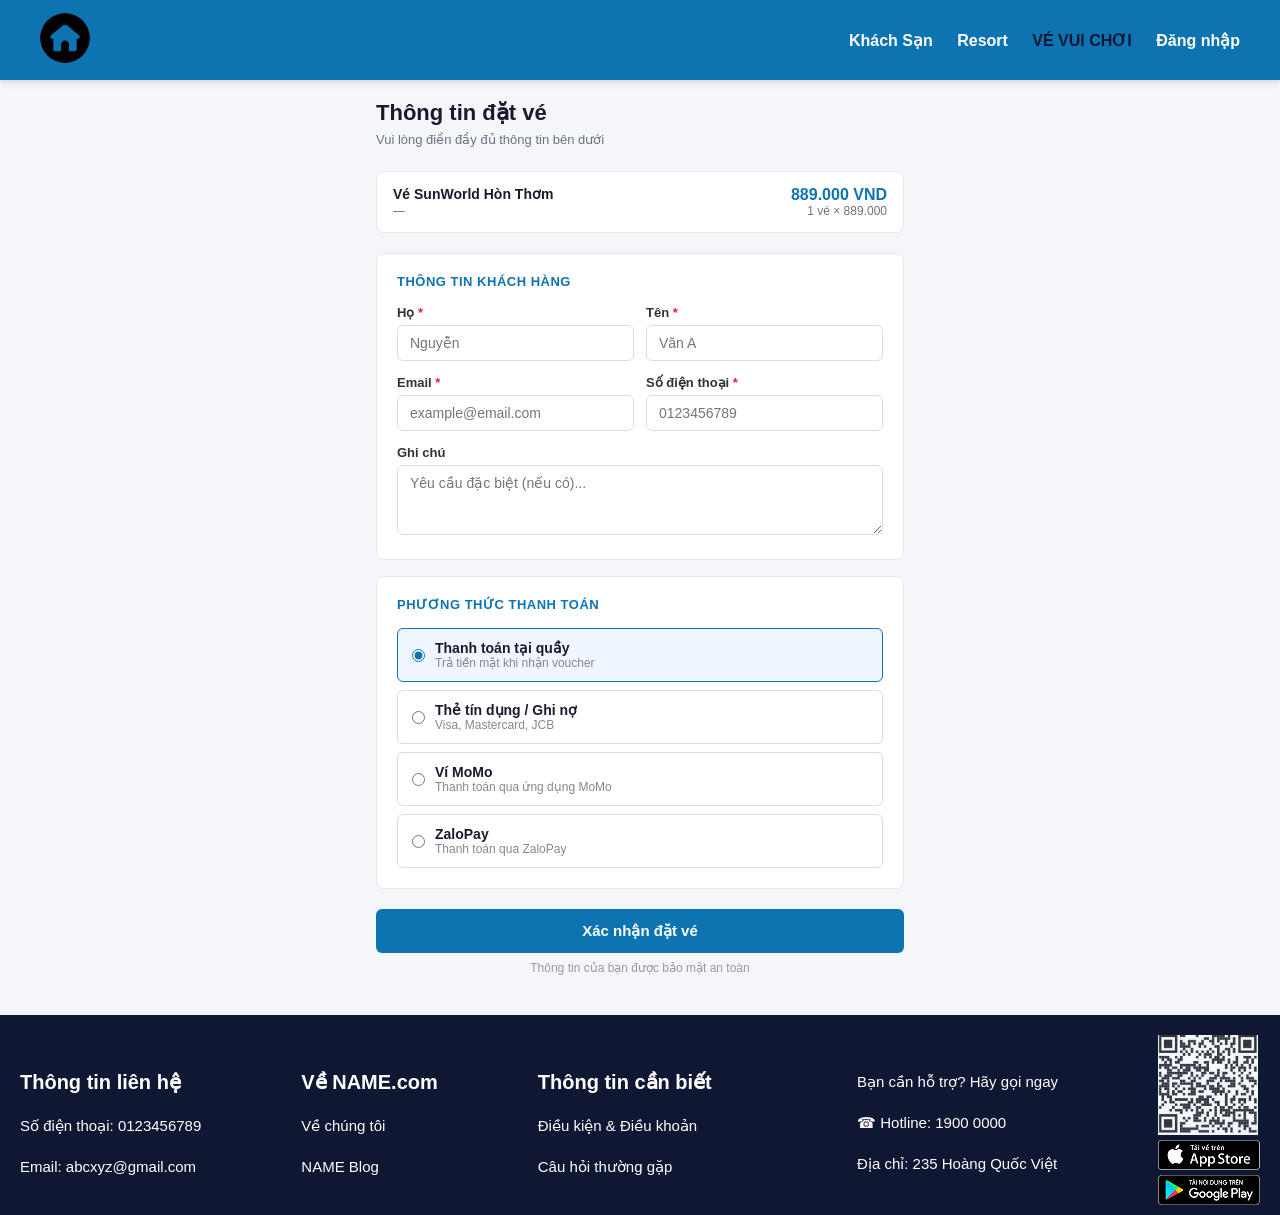
==== booking.html @ f35c95c4 "Add files via upload" ====
<!DOCTYPE html>
<html lang="vi">
<head>
  <meta charset="UTF-8">
  <meta name="viewport" content="width=device-width, initial-scale=1.0">
  <title>Đặt vé - SunWorld Hòn Thơm Phú Quốc</title>
  <link rel="stylesheet" href="booking.css">
</head>
<body>

<!-- ===== HEADER ===== -->
<header>
  <div class="container">
    <div class="left">
      <a href="book.html">
        <img src="VIdeo/home.png" alt="Logo" class="logo">
      </a>
    </div>
    <nav class="right">
      <a href="book.html#tag1">Khách Sạn</a>
      <a href="book.html#tag2">Resort</a>
      <a style="color: #101732; font-weight: bold;" href="khuve.html">VÉ VUI CHƠI</a>
      <a id="login-link" href="index.html">Đăng nhập</a>
    </nav>
  </div>
</header>

<!-- ===== FORM ===== -->
<div class="booking-wrap" id="booking-wrap">
  <div class="booking-title">Thông tin đặt vé</div>
  <div class="booking-subtitle">Vui lòng điền đầy đủ thông tin bên dưới</div>

  <div class="ticket-summary">
    <div>
      <div class="ts-name" id="s-ticket">—</div>
      <div class="ts-meta" id="s-date">—</div>
    </div>
    <div>
      <div class="ts-total" id="s-total">—</div>
      <div class="ts-qty" id="s-qty">—</div>
    </div>
  </div>

  <div class="section-card">
    <div class="section-label">Thông tin khách hàng</div>
    <div class="form-row">
      <div class="form-group">
        <label>Họ <span class="required">*</span></label>
        <input type="text" id="lastName" placeholder="Nguyễn">
        <div class="error-msg" id="err-lastName">Vui lòng nhập họ</div>
      </div>
      <div class="form-group">
        <label>Tên <span class="required">*</span></label>
        <input type="text" id="firstName" placeholder="Văn A">
        <div class="error-msg" id="err-firstName">Vui lòng nhập tên</div>
      </div>
    </div>
    <div class="form-row">
      <div class="form-group">
        <label>Email <span class="required">*</span></label>
        <input type="email" id="email" placeholder="example@email.com">
        <div class="error-msg" id="err-email">Email không hợp lệ</div>
      </div>
      <div class="form-group">
        <label>Số điện thoại <span class="required">*</span></label>
        <input type="tel" id="phone" placeholder="0123456789">
        <div class="error-msg" id="err-phone">Vui lòng nhập SĐT</div>
      </div>
    </div>
    <div class="form-group">
      <label>Ghi chú</label>
      <textarea id="notes" placeholder="Yêu cầu đặc biệt (nếu có)..."></textarea>
    </div>
  </div>

  <div class="section-card">
    <div class="section-label">Phương thức thanh toán</div>
    <div class="payment-list" id="payment-list">
      <label class="payment-item selected">
        <input type="radio" name="payment" value="cash" checked>
        <div>
          <div class="p-name">Thanh toán tại quầy</div>
          <div class="p-desc">Trả tiền mặt khi nhận voucher</div>
        </div>
      </label>
      <label class="payment-item">
        <input type="radio" name="payment" value="card">
        <div>
          <div class="p-name">Thẻ tín dụng / Ghi nợ</div>
          <div class="p-desc">Visa, Mastercard, JCB</div>
        </div>
      </label>
      <label class="payment-item">
        <input type="radio" name="payment" value="momo">
        <div>
          <div class="p-name">Ví MoMo</div>
          <div class="p-desc">Thanh toán qua ứng dụng MoMo</div>
        </div>
      </label>
      <label class="payment-item">
        <input type="radio" name="payment" value="zalopay">
        <div>
          <div class="p-name">ZaloPay</div>
          <div class="p-desc">Thanh toán qua ZaloPay</div>
        </div>
      </label>
    </div>
  </div>

  <button class="btn-submit" onclick="submitBooking()">Xác nhận đặt vé</button>
  <p class="secure-note">Thông tin của bạn được bảo mật an toàn</p>
</div>

<!-- ===== SUCCESS ===== -->
<div id="success-screen">
  <div class="success-icon">✓</div>
  <div class="success-title">Đặt vé thành công!</div>
  <div class="success-sub">Voucher xác nhận đã được gửi đến email của bạn</div>

  <div class="booking-code-box">
    <div class="booking-code-label">Mã đơn đặt vé</div>
    <div class="booking-code" id="confirm-code">SW-000000</div>
  </div>

  <div class="confirm-grid" id="confirm-details"></div>
  <a href="bookve.html" class="btn-back">← Quay lại trang vé</a>
</div>

<!-- ===== FOOTER ===== -->
<footer style="height: 200px;">
  <div class="container-footer">
    <div class="container-footer-left">
      <div class="cot1">
        <p style="font-size:20px;"><b>Thông tin liên hệ</b></p><br>
        <p style="font-size:15px;">Số điện thoại: 0123456789</p><br>
        <p style="font-size:15px;">Email: abcxyz@gmail.com</p>
      </div>
      <div class="cot2">
        <p style="font-size:20px;"><b>Về NAME.com</b></p><br>
        <p style="font-size:15px;">Về chúng tôi</p><br>
        <p style="font-size:15px;">NAME Blog</p>
      </div>
      <div class="cot3">
        <p style="font-size:20px;"><b>Thông tin cần biết</b></p><br>
        <p style="font-size:15px;">Điều kiện &amp; Điều khoản</p><br>
        <p style="font-size:15px;">Câu hỏi thường gặp</p>
      </div>
    </div>
    <div class="container-footer-right">
      <div class="cot4">
        <p style="font-size:15px;">Bạn cần hỗ trợ? Hãy gọi ngay</p><br>
        <p style="font-size:15px;">&#9742; Hotline: 1900 0000</p><br>
        <p style="font-size:15px;">Địa chỉ: 235 Hoàng Quốc Việt</p>
      </div>
      <div class="cot5">
        <img style="width:100px; height:100px;" src="VIdeo/qr.jpg" alt="QR"><br>
        <img src="VIdeo/tai-appstore.png" alt="App Store"><br>
        <img src="VIdeo/tai-google-play.png" alt="Google Play">
      </div>
    </div>
  </div>
</footer>

<script src="booking.js"></script>
</body>
</html>
---- booking.css ----
/* ===== RESET & BASE ===== */
*, *::before, *::after { box-sizing: border-box; margin: 0; padding: 0; }

html { scroll-behavior: smooth; scroll-padding-top: 120px; }

body {
  font-family: Arial, sans-serif;
  background: #f5f6fa;
  color: #1a1a2e;
  min-height: 100vh;
}

/* ===== HEADER ===== */
header {
  position: fixed;
  top: 0;
  width: 100%;
  height: 80px;
  padding: 0 40px;
  background-color: #0d74b1;
  z-index: 1000;
  box-shadow: 0 2px 8px rgba(0,0,0,0.15);
}

.container {
  display: flex;
  justify-content: space-between;
  align-items: center;
  height: 100%;
}

.logo {
  width: 50px;
  height: 50px;
  border-radius: 50%;
}

.right a {
  margin-left: 20px;
  text-decoration: none;
  color: #fff;
  font-weight: bold;
}

.right a:hover {
  color: #101732;
  transition: 0.3s;
}

/* ===== SUB-HEADER ===== */
.sub-header {
  position: fixed;
  top: 80px;
  width: 100%;
  height: 40px;
  background-color: #f1f1f1;
  z-index: 999;
  border-bottom: 1px solid #ccc;
}

.sub-container {
  display: flex;
  align-items: center;
  justify-content: flex-end;
  height: 100%;
  padding: 0 40px;
}

.sub-right a {
  margin: 0 20px;
  text-decoration: none;
  color: #0d74b1;
  font-weight: bold;
}

.sub-right a:hover { color: #101732; }

/* ===== STEPS BAR ===== */
.steps-bar {
  margin-top: 120px;
  background: #fff;
  border-bottom: 1px solid #e5e7eb;
  padding: 16px 32px;
}

.steps {
  max-width: 800px;
  margin: 0 auto;
  display: flex;
  align-items: center;
}

.step {
  display: flex;
  align-items: center;
  gap: 8px;
  flex: 1;
}

.step-num {
  width: 28px; height: 28px;
  border-radius: 50%;
  display: flex;
  align-items: center;
  justify-content: center;
  font-size: 13px;
  font-weight: 700;
  background: #e5e7eb;
  color: #6b7280;
  flex-shrink: 0;
}

.step.active .step-num { background: #0d74b1; color: #fff; }
.step.done   .step-num { background: #16a34a; color: #fff; }

.step-label { font-size: 13px; font-weight: 500; color: #6b7280; }
.step.active .step-label { color: #0d74b1; font-weight: 700; }
.step.done   .step-label { color: #16a34a; }

.step-line {
  flex: 0.5;
  height: 2px;
  background: #e5e7eb;
  margin: 0 8px;
}
.step-line.done { background: #16a34a; }

/* ===== BOOKING WRAP ===== */
.booking-wrap {
  max-width: 560px;
  margin: 100px auto 40px;
  padding: 0 16px;
}

.booking-title {
  font-size: 22px;
  font-weight: 800;
  color: #1a1a2e;
  margin-bottom: 6px;
}

.booking-subtitle {
  font-size: 13px;
  color: #6b7280;
  margin-bottom: 24px;
}

/* ===== TICKET SUMMARY ===== */
.ticket-summary {
  background: #fff;
  border: 1.5px solid #e5e7eb;
  border-radius: 8px;
  padding: 14px 16px;
  margin-bottom: 20px;
  display: flex;
  justify-content: space-between;
  align-items: center;
}

.ticket-summary .ts-name { font-size: 14px; font-weight: 700; color: #1a1a2e; }
.ticket-summary .ts-meta { font-size: 12px; color: #6b7280; margin-top: 2px; }
.ticket-summary .ts-total { font-size: 16px; font-weight: 800; color: #0d74b1; text-align: right; }
.ticket-summary .ts-qty { font-size: 12px; color: #6b7280; text-align: right; }

/* ===== SECTION CARD ===== */
.section-card {
  background: #fff;
  border-radius: 8px;
  border: 1.5px solid #e5e7eb;
  padding: 20px;
  margin-bottom: 16px;
}

.section-label {
  font-size: 13px;
  font-weight: 700;
  color: #0d74b1;
  text-transform: uppercase;
  letter-spacing: 0.5px;
  margin-bottom: 16px;
}

/* ===== FORM ===== */
.form-row { display: grid; grid-template-columns: 1fr 1fr; gap: 12px; }

.form-group { margin-bottom: 14px; }
.form-group:last-child { margin-bottom: 0; }

.form-group label {
  display: block;
  font-size: 13px;
  font-weight: 600;
  margin-bottom: 5px;
  color: #333;
}
.form-group label .required { color: #e11d48; }

.form-group input,
.form-group select,
.form-group textarea {
  width: 100%;
  padding: 9px 12px;
  border: 1.5px solid #ddd;
  border-radius: 6px;
  font-family: Arial, sans-serif;
  font-size: 14px;
  color: #1a1a2e;
  outline: none;
  background: #fff;
}
.form-group input:focus,
.form-group select:focus,
.form-group textarea:focus { border-color: #0d74b1; }
.form-group textarea { resize: vertical; min-height: 70px; }
.error-msg { font-size: 12px; color: #e11d48; margin-top: 3px; display: none; }

/* ===== PAYMENT ===== */
.payment-list { display: flex; flex-direction: column; gap: 8px; }

.payment-item {
  display: flex;
  align-items: center;
  gap: 10px;
  padding: 11px 14px;
  border: 1.5px solid #ddd;
  border-radius: 6px;
  cursor: pointer;
  transition: border-color 0.2s;
}
.payment-item:hover { border-color: #0d74b1; }
.payment-item.selected { border-color: #0d74b1; background: #f0f6ff; }
.payment-item input[type="radio"] { accent-color: #0d74b1; }
.payment-item .p-icon { font-size: 18px; }
.payment-item .p-name { font-size: 14px; font-weight: 600; }
.payment-item .p-desc { font-size: 12px; color: #888; }

/* ===== SUBMIT BUTTON ===== */
.btn-submit {
  width: 100%;
  padding: 13px;
  background: #0d74b1;
  color: #fff;
  border: none;
  border-radius: 6px;
  font-family: Arial, sans-serif;
  font-size: 15px;
  font-weight: 700;
  cursor: pointer;
  transition: background 0.2s;
  margin-top: 4px;
}
.btn-submit:hover { background: #0a5d91; }

.secure-note {
  text-align: center;
  font-size: 12px;
  color: #999;
  margin-top: 8px;
}

/* ===== SUCCESS SCREEN ===== */
#success-screen {
  display: none;
  max-width: 480px;
  margin: 100px auto 40px;
  padding: 0 16px;
  text-align: center;
}

.success-icon {
  width: 64px; height: 64px;
  background: #16a34a;
  border-radius: 50%;
  display: flex;
  align-items: center;
  justify-content: center;
  font-size: 30px;
  color: #fff;
  margin: 0 auto 16px;
}

.success-title { font-size: 22px; font-weight: 800; margin-bottom: 6px; }
.success-sub { font-size: 13px; color: #6b7280; margin-bottom: 24px; }

.booking-code-box {
  background: #f0fdf4;
  border: 2px dashed #16a34a;
  border-radius: 10px;
  padding: 16px;
  margin-bottom: 20px;
}
.booking-code-label { font-size: 12px; color: #6b7280; margin-bottom: 4px; }
.booking-code { font-size: 26px; font-weight: 800; color: #16a34a; letter-spacing: 2px; }

.confirm-grid {
  background: #fff;
  border-radius: 8px;
  border: 1.5px solid #e5e7eb;
  overflow: hidden;
  margin-bottom: 20px;
  text-align: left;
}
.confirm-row {
  display: flex;
  justify-content: space-between;
  padding: 11px 16px;
  font-size: 13px;
  border-bottom: 1px solid #f3f4f6;
}
.confirm-row:last-child { border-bottom: none; }
.confirm-row .lbl { color: #6b7280; }
.confirm-row .val { font-weight: 600; }

.btn-back {
  display: inline-block;
  padding: 12px 28px;
  background: #0d74b1;
  color: #fff;
  border-radius: 6px;
  text-decoration: none;
  font-weight: 700;
  font-size: 14px;
}
.btn-back:hover { background: #0a5d91; }

/* ===== PAGE LAYOUT (for other pages using booking.css) ===== */
.page-wrap {
  max-width: 960px;
  margin: 32px auto;
  padding: 0 16px;
  display: grid;
  grid-template-columns: 1fr 320px;
  gap: 24px;
  align-items: start;
}

.form-card {
  background: #fff;
  border-radius: 14px;
  box-shadow: 0 1px 4px rgba(0,0,0,0.08);
  overflow: hidden;
  margin-bottom: 20px;
}

.form-card-header {
  background: #0d74b1;
  color: #fff;
  padding: 16px 24px;
  font-size: 16px;
  font-weight: 700;
}

.form-body { padding: 24px; }

.divider { border: none; border-top: 1px solid #e5e7eb; margin: 20px 0; }

/* ===== SUMMARY CARD ===== */
.summary-card {
  background: #fff;
  border-radius: 14px;
  box-shadow: 0 1px 4px rgba(0,0,0,0.08);
  overflow: hidden;
  position: sticky;
  top: 136px;
}

.summary-img {
  width: 100%;
  height: 160px;
  object-fit: cover;
}

.summary-body { padding: 16px; }
.summary-name { font-size: 15px; font-weight: 700; margin-bottom: 4px; }
.summary-loc { font-size: 12px; color: #6b7280; margin-bottom: 14px; }

.summary-row {
  display: flex;
  justify-content: space-between;
  font-size: 13px;
  margin-bottom: 8px;
}
.summary-row .label { color: #6b7280; }
.summary-row .value { font-weight: 600; }

.summary-divider { border: none; border-top: 1px dashed #e5e7eb; margin: 12px 0; }

.summary-total { font-size: 15px; font-weight: 800; color: #0d74b1; }
.summary-total-label { font-size: 13px; color: #6b7280; }

.policy-note {
  margin-top: 14px;
  padding: 10px 12px;
  background: #fffbeb;
  border-left: 3px solid #ff9800;
  border-radius: 4px;
  font-size: 12px;
  color: #92400e;
}

/* ===== FOOTER ===== */
footer {
  background: #101732;
  color: #fff;
  padding: 20px;
  font-size: 20px;
}

.container-footer {
  display: flex;
  justify-content: space-between;
  align-items: center;
}

.container-footer-left {
  display: flex;
  gap: 100px;
}

.container-footer-right {
  display: flex;
  gap: 100px;
  align-items: center;
}
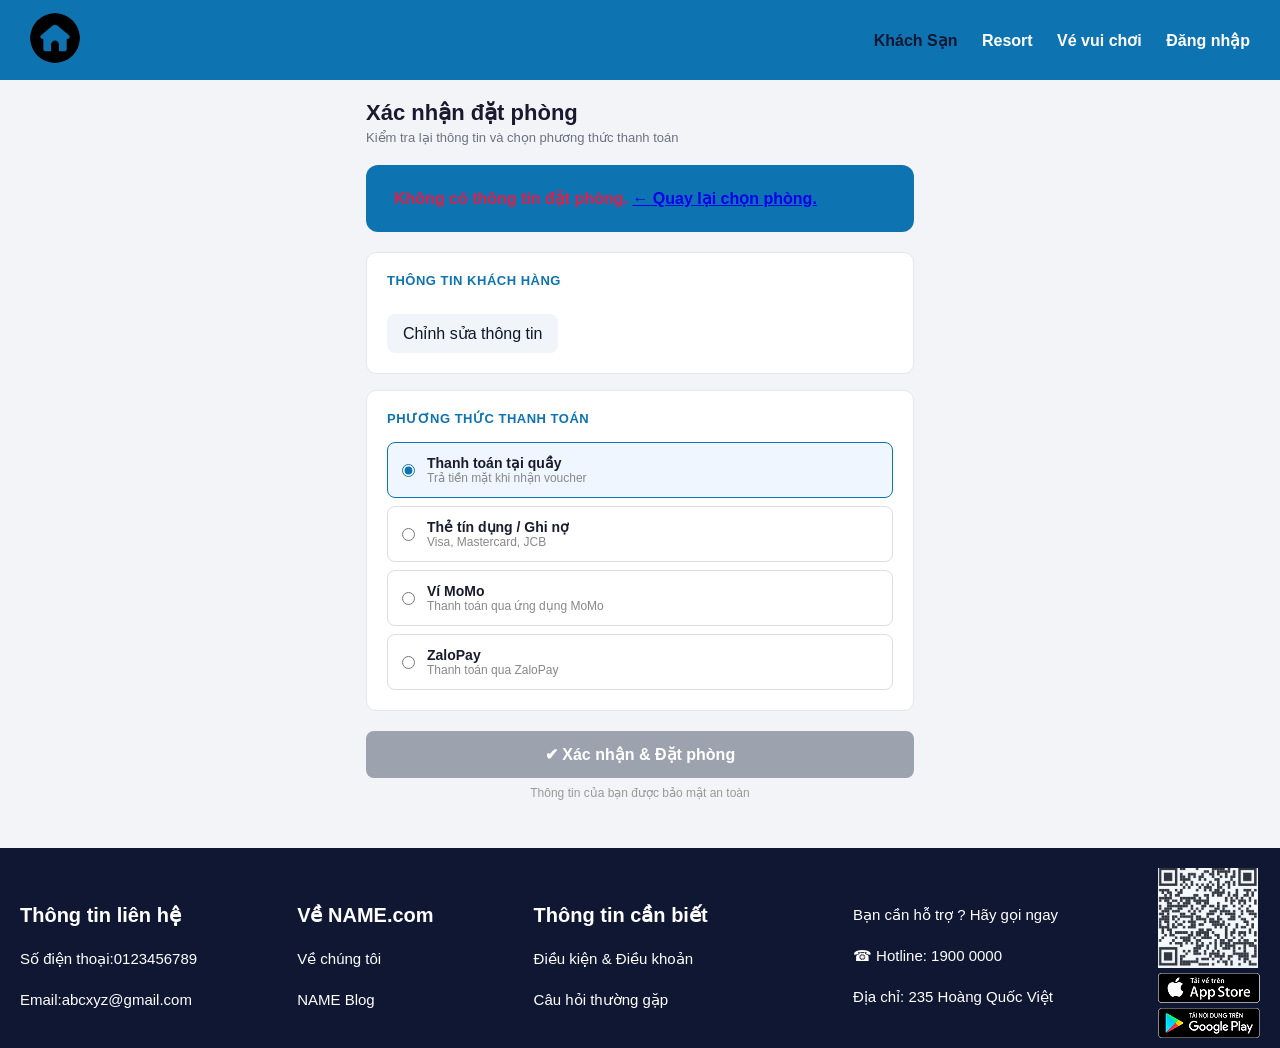
==== commit 14c4035b: "Add files via upload" ====
--- a/booking.html
+++ b/booking.html
@@ -3,102 +3,79 @@
 <head>
   <meta charset="UTF-8">
   <meta name="viewport" content="width=device-width, initial-scale=1.0">
-  <title>Đặt vé - SunWorld Hòn Thơm Phú Quốc</title>
+  <title>Đặt phòng – Wyndham Garden GrandWorld Phú Quốc</title>
   <link rel="stylesheet" href="booking.css">
 </head>
 <body>
 
-<!-- ===== HEADER ===== -->
 <header>
-  <div class="container">
-    <div class="left">
-      <a href="book.html">
-        <img src="VIdeo/home.png" alt="Logo" class="logo">
-      </a>
-    </div>
-    <nav class="right">
-      <a href="book.html#tag1">Khách Sạn</a>
-      <a href="book.html#tag2">Resort</a>
-      <a style="color: #101732; font-weight: bold;" href="khuve.html">VÉ VUI CHƠI</a>
+  <div class="container-header">
+    <div class="left-header">
+      <a href="#"><img src="VIdeo/home.png" alt="Logo" class="logo"></a>
+    </div>
+    <nav class="right-header">
+      <a style="color:#101732;font-weight:bolder;" href="">Khách Sạn</a>
+      <a href="#tag2">Resort</a>
+      <a href="#tag3">Vé vui chơi</a>
       <a id="login-link" href="index.html">Đăng nhập</a>
     </nav>
   </div>
 </header>
 
-<!-- ===== FORM ===== -->
+<!-- ===== BOOKING FORM ===== -->
 <div class="booking-wrap" id="booking-wrap">
-  <div class="booking-title">Thông tin đặt vé</div>
-  <div class="booking-subtitle">Vui lòng điền đầy đủ thông tin bên dưới</div>
-
-  <div class="ticket-summary">
+  <div class="booking-title">Xác nhận đặt phòng</div>
+  <div class="booking-subtitle">Kiểm tra lại thông tin và chọn phương thức thanh toán</div>
+
+  <!-- SUMMARY từ sessionStorage -->
+  <div class="ticket-summary" id="ticket-summary">
     <div>
-      <div class="ts-name" id="s-ticket">—</div>
+      <div class="ts-hotel" id="s-hotel">—</div>
+      <div class="ts-name" id="s-room">—</div>
       <div class="ts-meta" id="s-date">—</div>
     </div>
-    <div>
+    <div class="ts-right">
       <div class="ts-total" id="s-total">—</div>
       <div class="ts-qty" id="s-qty">—</div>
     </div>
   </div>
 
+  <!-- THÔNG TIN KHÁCH HÀNG (chỉ hiển thị, không nhập) -->
   <div class="section-card">
-    <div class="section-label">Thông tin khách hàng</div>
-    <div class="form-row">
-      <div class="form-group">
-        <label>Họ <span class="required">*</span></label>
-        <input type="text" id="lastName" placeholder="Nguyễn">
-        <div class="error-msg" id="err-lastName">Vui lòng nhập họ</div>
-      </div>
-      <div class="form-group">
-        <label>Tên <span class="required">*</span></label>
-        <input type="text" id="firstName" placeholder="Văn A">
-        <div class="error-msg" id="err-firstName">Vui lòng nhập tên</div>
-      </div>
-    </div>
-    <div class="form-row">
-      <div class="form-group">
-        <label>Email <span class="required">*</span></label>
-        <input type="email" id="email" placeholder="example@email.com">
-        <div class="error-msg" id="err-email">Email không hợp lệ</div>
-      </div>
-      <div class="form-group">
-        <label>Số điện thoại <span class="required">*</span></label>
-        <input type="tel" id="phone" placeholder="0123456789">
-        <div class="error-msg" id="err-phone">Vui lòng nhập SĐT</div>
-      </div>
-    </div>
-    <div class="form-group">
-      <label>Ghi chú</label>
-      <textarea id="notes" placeholder="Yêu cầu đặc biệt (nếu có)..."></textarea>
-    </div>
-  </div>
-
+    <div class="section-label"> Thông tin khách hàng</div>
+    <div class="info-display-grid" id="customer-info-display">
+      <!-- Điền bằng JS -->
+    </div>
+    <a href="ks1-phuquoc.html#popup-book" class="btn-edit-info"> Chỉnh sửa thông tin</a>
+  </div>
+
+  <!-- PHƯƠNG THỨC THANH TOÁN -->
   <div class="section-card">
-    <div class="section-label">Phương thức thanh toán</div>
-    <div class="payment-list" id="payment-list">
+    <div class="section-label"> Phương thức thanh toán</div>
+    <div class="payment-list">
       <label class="payment-item selected">
-        <input type="radio" name="payment" value="cash" checked>
+        <input type="radio" name="payment" value="cash" checked onchange="selectPayment(this)">
         <div>
           <div class="p-name">Thanh toán tại quầy</div>
           <div class="p-desc">Trả tiền mặt khi nhận voucher</div>
         </div>
       </label>
       <label class="payment-item">
-        <input type="radio" name="payment" value="card">
+        <input type="radio" name="payment" value="card" onchange="selectPayment(this)">
         <div>
           <div class="p-name">Thẻ tín dụng / Ghi nợ</div>
           <div class="p-desc">Visa, Mastercard, JCB</div>
         </div>
       </label>
       <label class="payment-item">
-        <input type="radio" name="payment" value="momo">
+        <input type="radio" name="payment" value="momo" onchange="selectPayment(this)">
         <div>
           <div class="p-name">Ví MoMo</div>
           <div class="p-desc">Thanh toán qua ứng dụng MoMo</div>
         </div>
       </label>
       <label class="payment-item">
-        <input type="radio" name="payment" value="zalopay">
+        <input type="radio" name="payment" value="zalopay" onchange="selectPayment(this)">
         <div>
           <div class="p-name">ZaloPay</div>
           <div class="p-desc">Thanh toán qua ZaloPay</div>
@@ -107,60 +84,160 @@
     </div>
   </div>
 
-  <button class="btn-submit" onclick="submitBooking()">Xác nhận đặt vé</button>
-  <p class="secure-note">Thông tin của bạn được bảo mật an toàn</p>
-</div>
-
-<!-- ===== SUCCESS ===== -->
+  <button class="btn-submit" onclick="submitBooking()">✔ Xác nhận &amp; Đặt phòng</button>
+  <p class="secure-note"> Thông tin của bạn được bảo mật an toàn</p>
+</div><!-- /#booking-wrap -->
+
+
+<!-- ===== SUCCESS SCREEN ===== -->
 <div id="success-screen">
   <div class="success-icon">✓</div>
-  <div class="success-title">Đặt vé thành công!</div>
+  <div class="success-title">Đặt phòng thành công!</div>
   <div class="success-sub">Voucher xác nhận đã được gửi đến email của bạn</div>
 
   <div class="booking-code-box">
-    <div class="booking-code-label">Mã đơn đặt vé</div>
-    <div class="booking-code" id="confirm-code">SW-000000</div>
+    <div class="booking-code-label">Mã đặt phòng</div>
+    <div class="booking-code" id="confirm-code">KS-000000</div>
   </div>
 
   <div class="confirm-grid" id="confirm-details"></div>
-  <a href="bookve.html" class="btn-back">← Quay lại trang vé</a>
-</div>
+
+  <a href="ks1-phuquoc.html" class="btn-back">← Quay lại trang khách sạn</a>
+</div><!-- /#success-screen -->
+
 
 <!-- ===== FOOTER ===== -->
 <footer style="height: 200px;">
   <div class="container-footer">
-    <div class="container-footer-left">
-      <div class="cot1">
-        <p style="font-size:20px;"><b>Thông tin liên hệ</b></p><br>
-        <p style="font-size:15px;">Số điện thoại: 0123456789</p><br>
-        <p style="font-size:15px;">Email: abcxyz@gmail.com</p>
-      </div>
-      <div class="cot2">
-        <p style="font-size:20px;"><b>Về NAME.com</b></p><br>
-        <p style="font-size:15px;">Về chúng tôi</p><br>
-        <p style="font-size:15px;">NAME Blog</p>
-      </div>
-      <div class="cot3">
-        <p style="font-size:20px;"><b>Thông tin cần biết</b></p><br>
-        <p style="font-size:15px;">Điều kiện &amp; Điều khoản</p><br>
-        <p style="font-size:15px;">Câu hỏi thường gặp</p>
-      </div>
-    </div>
-    <div class="container-footer-right">
-      <div class="cot4">
-        <p style="font-size:15px;">Bạn cần hỗ trợ? Hãy gọi ngay</p><br>
-        <p style="font-size:15px;">&#9742; Hotline: 1900 0000</p><br>
-        <p style="font-size:15px;">Địa chỉ: 235 Hoàng Quốc Việt</p>
-      </div>
-      <div class="cot5">
-        <img style="width:100px; height:100px;" src="VIdeo/qr.jpg" alt="QR"><br>
-        <img src="VIdeo/tai-appstore.png" alt="App Store"><br>
-        <img src="VIdeo/tai-google-play.png" alt="Google Play">
-      </div>
-    </div>
-  </div>
+  <div class="container-footer-left">
+    <div class="cot1">
+    <p style="font-size: 20px;"><b>Thông tin liên hệ</b></p><br>
+    <p style="font-size: 15px;">Số điện thoại:0123456789</p><br>
+    <p style="font-size: 15px;">Email:abcxyz@gmail.com</p>
+  </div>
+  <div class="cot2">
+    <p style="font-size: 20px;"><b>Về NAME.com</b></p><br>
+    <p style="font-size: 15px;">Về chúng tôi</p><br>
+    <p style="font-size: 15px;">NAME Blog</p>
+  </div>
+  <div class="cot3">
+    <p style="font-size: 20px;"><b>Thông tin cần biết</b></p><br>
+    <p style="font-size: 15px;">Điều kiện & Điều khoản</p><br>
+    <p style="font-size: 15px;">Câu hỏi thường gặp</p>
+  </div>
+  </div>
+  <div class="container-footer-right">
+  <div class="cot4">
+    <p style="font-size: 15px;">Bạn cần hỗ trợ ? Hãy gọi ngay</p><br>  
+    <p style="font-size: 15px;">&#9742; Hotline: 1900 0000</p><br>
+    <p style="font-size: 15px;">Địa chỉ: 235 Hoàng Quốc Việt</p>
+  </div>
+  <div class="cot5">
+    <img style="width:100px ;height:100px;" src="VIdeo/qr.jpg"><br>
+    <img src="VIdeo/tai-appstore.png"><br>
+    <img src="VIdeo/tai-google-play.png">
+  </div>
+  </div>
+</div>
 </footer>
 
-<script src="booking.js"></script>
+
+<script>
+
+let bookingData = null;
+
+(function loadData() {
+  const raw = sessionStorage.getItem('hotelBooking');
+  if (!raw) {
+    document.getElementById('ticket-summary').innerHTML =
+      '<p style="color:#e11d48;font-weight:600;padding:8px"> Không có thông tin đặt phòng. <a href="ks1-phuquoc.html">← Quay lại chọn phòng.</a></p>';
+    document.querySelector('.btn-submit').disabled = true;
+    return;
+  }
+
+  bookingData = JSON.parse(raw);
+
+  const fmt     = n => parseInt(n).toLocaleString('vi-VN');
+  const fmtDate = d => {
+  if (!d) return '—';
+  const [y,m,dd] = d.split('-');
+  return `${dd}/${m}/${y}`;
+};
+
+  document.getElementById('s-hotel').textContent = bookingData.hotelName || '';
+  document.getElementById('s-room').textContent  = bookingData.roomName  || '';
+  document.getElementById('s-date').textContent  =
+    `📅 ${fmtDate(bookingData.checkin)} → ${fmtDate(bookingData.checkout)} · 👥 ${bookingData.guests}`;
+  document.getElementById('s-total').textContent = fmt(bookingData.totalPrice) + ' VNĐ';
+  document.getElementById('s-qty').textContent   =
+    `${bookingData.qty} phòng × ${bookingData.nights} đêm · ${fmt(bookingData.pricePerNight)} VNĐ/đêm`;
+
+
+  const infoRows = [
+  ['Họ và tên', bookingData.name || '—'],
+  ['Email', bookingData.email || '—'],
+  ['Điện thoại', bookingData.phone || '—'],
+  ['Ghi chú', bookingData.notes || '(Không có)']
+];
+
+document.getElementById('customer-info-display').innerHTML =
+  infoRows.map(([l, v]) =>
+    `<div class="info-display-row">
+      <span class="info-display-label">${l}:</span>
+      <span class="info-display-val">${v}</span>
+    </div>`
+  ).join('');
+})();
+
+
+function selectPayment(radio) {
+  document.querySelectorAll('.payment-item').forEach(el => el.classList.remove('selected'));
+  radio.closest('.payment-item').classList.add('selected');
+}
+
+
+function submitBooking() {
+  if (!bookingData) return;
+
+  const payment = document.querySelector('input[name="payment"]:checked').value;
+  const paymentLabel = { cash:'Thanh toán tại quầy', card:'Thẻ tín dụng/Ghi nợ', momo:'Ví MoMo', zalopay:'ZaloPay' }[payment];
+  const code    = 'KS-' + Math.floor(100000 + Math.random() * 900000);
+  const fmt     = n => parseInt(n).toLocaleString('vi-VN');
+  const fmtDate = d => {
+  if (!d) return '—';
+  const [y,m,dd] = d.split('-');
+  return `${dd}/${m}/${y}`;
+};
+
+  document.getElementById('confirm-code').textContent = code;
+
+  const rows = [
+    ['Khách sạn',        bookingData.hotelName],
+    ['Loại phòng',       bookingData.roomName],
+    ['Ngày nhận phòng',  fmtDate(bookingData.checkin)],
+    ['Ngày trả phòng',   fmtDate(bookingData.checkout)],
+    ['Số đêm',           bookingData.nights + ' đêm'],
+    ['Số phòng',         bookingData.qty + ' phòng'],
+    ['Số khách', bookingData.guests],
+    ['Họ và tên', bookingData.name],
+    ['Email',            bookingData.email],
+    ['SĐT',              bookingData.phone],
+    ['Ghi chú',          bookingData.notes || '—'],
+    ['Thanh toán',       paymentLabel],
+    ['Tổng tiền',        fmt(bookingData.totalPrice) + ' VNĐ'],
+  ];
+
+  document.getElementById('confirm-details').innerHTML = rows.map(([l, v]) =>
+    `<div class="confirm-row"><span class="lbl">${l}</span><span class="val">${v}</span></div>`
+  ).join('');
+
+  sessionStorage.setItem('lastBookingCode', code);
+  sessionStorage.removeItem('hotelBooking');
+
+  document.getElementById('booking-wrap').style.display   = 'none';
+  document.getElementById('success-screen').style.display = 'block';
+  window.scrollTo({ top: 0, behavior: 'smooth' });
+}
+</script>
 </body>
 </html>
--- a/booking.css
+++ b/booking.css
@@ -1,32 +1,38 @@
-/* ===== RESET & BASE ===== */
-*, *::before, *::after { box-sizing: border-box; margin: 0; padding: 0; }
-
-html { scroll-behavior: smooth; scroll-padding-top: 120px; }
-
-body {
-  font-family: Arial, sans-serif;
-  background: #f5f6fa;
-  color: #1a1a2e;
-  min-height: 100vh;
-}
-
-/* ===== HEADER ===== */
+
+*, *::before, *::after { 
+  box-sizing: border-box; 
+  margin: 0; 
+  padding: 0; 
+}
+
+html { 
+  scroll-behavior: smooth; 
+  scroll-padding-top: 130px; 
+}
+
+body { 
+  font-family: 'Segoe UI', Arial, sans-serif; 
+  background: #f3f4f8; color: #1a1a2e; 
+  min-height: 100vh; 
+}
+
+
 header {
   position: fixed;
   top: 0;
   width: 100%;
   height: 80px;
-  padding: 0 40px;
-  background-color: #0d74b1;
+  background: #0d74b1;
   z-index: 1000;
-  box-shadow: 0 2px 8px rgba(0,0,0,0.15);
-}
-
-.container {
+}
+
+.container-header {
+  width: 100%;
+  padding: 0 30px;  
+  height: 100%;
   display: flex;
   justify-content: space-between;
   align-items: center;
-  height: 100%;
 }
 
 .logo {
@@ -35,370 +41,315 @@
   border-radius: 50%;
 }
 
-.right a {
+.right-header a {
   margin-left: 20px;
   text-decoration: none;
   color: #fff;
   font-weight: bold;
 }
 
-.right a:hover {
+.right-header a:hover {
   color: #101732;
-  transition: 0.3s;
-}
-
-/* ===== SUB-HEADER ===== */
-.sub-header {
-  position: fixed;
-  top: 80px;
-  width: 100%;
-  height: 40px;
-  background-color: #f1f1f1;
-  z-index: 999;
-  border-bottom: 1px solid #ccc;
-}
-
-.sub-container {
-  display: flex;
-  align-items: center;
-  justify-content: flex-end;
-  height: 100%;
-  padding: 0 40px;
-}
-
-.sub-right a {
-  margin: 0 20px;
-  text-decoration: none;
+}
+
+
+.booking-wrap {
+  max-width: 580px;
+  margin: 100px auto 48px;
+  padding: 0 16px;
+}
+
+.booking-title  { 
+  font-size: 22px; 
+  font-weight: 800; 
+  margin-bottom: 4px; 
+}
+
+.booking-subtitle { 
+  font-size: 13px; 
+  color: #6b7280; 
+  margin-bottom: 20px; 
+}
+
+.ticket-summary {
+  background: #0d74b1;
+  color: #fff; 
+  border-radius: 12px; 
+  padding: 16px 20px;
+  margin-bottom: 20px; 
+  display: flex;
+  justify-content: space-between; 
+  align-items: center; 
+  gap: 12px;
+}
+
+.ts-hotel { 
+  font-size: 11px; 
+  opacity: .8; 
+  font-weight: 600; 
+  text-transform: uppercase; 
+  letter-spacing: .5px; 
+  margin-bottom: 2px; 
+}
+
+.ts-name  { 
+  font-size: 15px; 
+  font-weight: 800; 
+}
+
+.ts-meta  { 
+  font-size: 12px; 
+  opacity: .85; 
+  margin-top: 4px; 
+}
+
+.ts-right { 
+  text-align: right; 
+  flex-shrink: 0; 
+}
+
+.ts-total { 
+  font-size: 20px; 
+  font-weight: 800; 
+  color: #ffe066; 
+}
+
+.ts-qty   { 
+  font-size: 12px; 
+  opacity: .8; 
+  margin-top: 2px; 
+}
+
+
+.section-card {
+  background: #fff; 
+  border-radius: 10px;
+  border: 1.5px solid #e5e7eb; 
+  padding: 20px; 
+  margin-bottom: 16px;
+}
+
+.section-label {
+  font-size: 13px; 
+  font-weight: 700; 
   color: #0d74b1;
-  font-weight: bold;
-}
-
-.sub-right a:hover { color: #101732; }
-
-/* ===== STEPS BAR ===== */
-.steps-bar {
-  margin-top: 120px;
-  background: #fff;
-  border-bottom: 1px solid #e5e7eb;
-  padding: 16px 32px;
-}
-
-.steps {
-  max-width: 800px;
-  margin: 0 auto;
-  display: flex;
-  align-items: center;
-}
-
-.step {
-  display: flex;
-  align-items: center;
-  gap: 8px;
-  flex: 1;
-}
-
-.step-num {
-  width: 28px; height: 28px;
-  border-radius: 50%;
-  display: flex;
-  align-items: center;
-  justify-content: center;
-  font-size: 13px;
-  font-weight: 700;
-  background: #e5e7eb;
-  color: #6b7280;
-  flex-shrink: 0;
-}
-
-.step.active .step-num { background: #0d74b1; color: #fff; }
-.step.done   .step-num { background: #16a34a; color: #fff; }
-
-.step-label { font-size: 13px; font-weight: 500; color: #6b7280; }
-.step.active .step-label { color: #0d74b1; font-weight: 700; }
-.step.done   .step-label { color: #16a34a; }
-
-.step-line {
-  flex: 0.5;
-  height: 2px;
-  background: #e5e7eb;
-  margin: 0 8px;
-}
-.step-line.done { background: #16a34a; }
-
-/* ===== BOOKING WRAP ===== */
-.booking-wrap {
-  max-width: 560px;
-  margin: 100px auto 40px;
-  padding: 0 16px;
-}
-
-.booking-title {
-  font-size: 22px;
-  font-weight: 800;
-  color: #1a1a2e;
-  margin-bottom: 6px;
-}
-
-.booking-subtitle {
-  font-size: 13px;
-  color: #6b7280;
-  margin-bottom: 24px;
-}
-
-/* ===== TICKET SUMMARY ===== */
-.ticket-summary {
-  background: #fff;
-  border: 1.5px solid #e5e7eb;
-  border-radius: 8px;
-  padding: 14px 16px;
-  margin-bottom: 20px;
-  display: flex;
-  justify-content: space-between;
-  align-items: center;
-}
-
-.ticket-summary .ts-name { font-size: 14px; font-weight: 700; color: #1a1a2e; }
-.ticket-summary .ts-meta { font-size: 12px; color: #6b7280; margin-top: 2px; }
-.ticket-summary .ts-total { font-size: 16px; font-weight: 800; color: #0d74b1; text-align: right; }
-.ticket-summary .ts-qty { font-size: 12px; color: #6b7280; text-align: right; }
-
-/* ===== SECTION CARD ===== */
-.section-card {
-  background: #fff;
-  border-radius: 8px;
-  border: 1.5px solid #e5e7eb;
-  padding: 20px;
+  text-transform: uppercase; 
+  letter-spacing: .5px; 
   margin-bottom: 16px;
 }
 
-.section-label {
-  font-size: 13px;
-  font-weight: 700;
-  color: #0d74b1;
-  text-transform: uppercase;
-  letter-spacing: 0.5px;
-  margin-bottom: 16px;
-}
-
-/* ===== FORM ===== */
-.form-row { display: grid; grid-template-columns: 1fr 1fr; gap: 12px; }
-
+
+.form-row { 
+  display: grid; grid-template-columns: 1fr 1fr; gap: 12px; }
 .form-group { margin-bottom: 14px; }
 .form-group:last-child { margin-bottom: 0; }
-
-.form-group label {
-  display: block;
-  font-size: 13px;
-  font-weight: 600;
-  margin-bottom: 5px;
-  color: #333;
-}
-.form-group label .required { color: #e11d48; }
-
+.form-group label { display: block; font-size: 13px; font-weight: 600; margin-bottom: 5px; color: #333; }
+.required { color: #e11d48; }
 .form-group input,
-.form-group select,
 .form-group textarea {
-  width: 100%;
+  width: 100%; 
   padding: 9px 12px;
+  border: 1.5px solid #ddd; 
+  border-radius: 7px;
+  font-family: inherit; 
+  font-size: 14px; 
+  color: #1a1a2e;
+  outline: none; 
+  transition: border-color .2s;
+}
+
+.form-group input:focus,
+.form-group textarea:focus { 
+  border-color: #0d74b1; 
+}
+
+.form-group textarea { 
+  resize: vertical; 
+  min-height: 72px; 
+}
+
+.error-msg { 
+  font-size: 12px; 
+  color: #e11d48; 
+  margin-top: 4px; 
+  display: none; }
+
+
+.payment-list { 
+  display: flex; 
+  flex-direction: 
+  column; gap: 8px; 
+}
+
+.payment-item {
+  display: flex; 
+  align-items: center; 
+  gap: 12px;
+  padding: 12px 14px;
   border: 1.5px solid #ddd;
-  border-radius: 6px;
-  font-family: Arial, sans-serif;
-  font-size: 14px;
-  color: #1a1a2e;
-  outline: none;
-  background: #fff;
-}
-.form-group input:focus,
-.form-group select:focus,
-.form-group textarea:focus { border-color: #0d74b1; }
-.form-group textarea { resize: vertical; min-height: 70px; }
-.error-msg { font-size: 12px; color: #e11d48; margin-top: 3px; display: none; }
-
-/* ===== PAYMENT ===== */
-.payment-list { display: flex; flex-direction: column; gap: 8px; }
-
-.payment-item {
-  display: flex;
-  align-items: center;
-  gap: 10px;
-  padding: 11px 14px;
-  border: 1.5px solid #ddd;
-  border-radius: 6px;
+  border-radius: 8px;
+  cursor: pointer; 
+  transition: all .2s;
+}
+
+.payment-item:hover  { 
+  border-color: #0d74b1; 
+}
+
+.payment-item.selected { 
+  border-color: #0d74b1; 
+  background: #f0f6ff; 
+}
+
+.payment-item input[type="radio"] { 
+  accent-color: #0d74b1; 
+  flex-shrink: 0; 
+}
+
+.p-name  { 
+  font-size: 14px; 
+  font-weight: 600; 
+}
+
+.p-desc  { 
+  font-size: 12px; 
+  color: #888; 
+}
+
+.btn-submit {
+  width: 100%; 
+  padding: 14px; 
+  background: #0d74b1; 
+  color: #fff;
+  border: none; 
+  border-radius: 8px; 
+  font-family: inherit;
+  font-size: 16px; 
+  font-weight: 700; 
   cursor: pointer;
-  transition: border-color 0.2s;
-}
-.payment-item:hover { border-color: #0d74b1; }
-.payment-item.selected { border-color: #0d74b1; background: #f0f6ff; }
-.payment-item input[type="radio"] { accent-color: #0d74b1; }
-.payment-item .p-icon { font-size: 18px; }
-.payment-item .p-name { font-size: 14px; font-weight: 600; }
-.payment-item .p-desc { font-size: 12px; color: #888; }
-
-/* ===== SUBMIT BUTTON ===== */
-.btn-submit {
-  width: 100%;
-  padding: 13px;
-  background: #0d74b1;
-  color: #fff;
-  border: none;
-  border-radius: 6px;
-  font-family: Arial, sans-serif;
-  font-size: 15px;
-  font-weight: 700;
-  cursor: pointer;
-  transition: background 0.2s;
+  transition: background .2s; 
   margin-top: 4px;
 }
-.btn-submit:hover { background: #0a5d91; }
-
-.secure-note {
-  text-align: center;
-  font-size: 12px;
-  color: #999;
-  margin-top: 8px;
-}
-
-/* ===== SUCCESS SCREEN ===== */
+
+.btn-submit:hover { 
+  background: #0a5d8f; 
+}
+
+.btn-submit:disabled { 
+  background: #9ca3af; 
+  cursor: not-allowed; 
+}
+
+.secure-note { 
+  text-align: center; 
+  font-size: 12px; 
+  color: #999; 
+  margin-top: 8px; 
+}
+
+
 #success-screen {
   display: none;
-  max-width: 480px;
-  margin: 100px auto 40px;
-  padding: 0 16px;
+  max-width: 500px; 
+  margin: 100px auto 48px;
+  padding: 0 16px; 
   text-align: center;
 }
 
 .success-icon {
-  width: 64px; height: 64px;
+  width: 70px; 
+  height: 70px; 
   background: #16a34a;
-  border-radius: 50%;
-  display: flex;
+  border-radius: 50%; 
+  display: flex; 
   align-items: center;
-  justify-content: center;
-  font-size: 30px;
+  justify-content: center; 
+  font-size: 32px; 
   color: #fff;
   margin: 0 auto 16px;
-}
-
-.success-title { font-size: 22px; font-weight: 800; margin-bottom: 6px; }
-.success-sub { font-size: 13px; color: #6b7280; margin-bottom: 24px; }
+  animation: popIn .4s cubic-bezier(.17,.67,.25,1.3);
+}
+
+@keyframes popIn { from { transform: scale(0); opacity: 0; } to { transform: scale(1); opacity: 1; } }
+
+.success-title { 
+  font-size: 24px; 
+  font-weight: 800; 
+  margin-bottom: 6px; 
+}
+
+.success-sub { 
+  font-size: 13px; 
+  color: #6b7280; 
+  margin-bottom: 24px; 
+}
 
 .booking-code-box {
-  background: #f0fdf4;
+  background: #f0fdf4; 
   border: 2px dashed #16a34a;
+  border-radius: 12px; 
+  padding: 18px; 
+  margin-bottom: 22px;
+}
+
+.booking-code-label { 
+  font-size: 12px; 
+  color: #6b7280; 
+  margin-bottom: 6px; 
+}
+
+.booking-code { 
+  font-size: 28px; 
+  font-weight: 800; 
+  color: #16a34a; 
+  letter-spacing: 3px; 
+}
+
+.confirm-grid {
+  background: #fff; 
   border-radius: 10px;
-  padding: 16px;
-  margin-bottom: 20px;
-}
-.booking-code-label { font-size: 12px; color: #6b7280; margin-bottom: 4px; }
-.booking-code { font-size: 26px; font-weight: 800; color: #16a34a; letter-spacing: 2px; }
-
-.confirm-grid {
-  background: #fff;
-  border-radius: 8px;
-  border: 1.5px solid #e5e7eb;
+  border: 1.5px solid #e5e7eb; 
   overflow: hidden;
-  margin-bottom: 20px;
+  margin-bottom: 22px; 
   text-align: left;
 }
+
 .confirm-row {
-  display: flex;
+  display: flex; 
   justify-content: space-between;
-  padding: 11px 16px;
+  padding: 11px 16px; 
   font-size: 13px;
   border-bottom: 1px solid #f3f4f6;
 }
-.confirm-row:last-child { border-bottom: none; }
-.confirm-row .lbl { color: #6b7280; }
-.confirm-row .val { font-weight: 600; }
+
+.confirm-row:last-child { 
+  border-bottom: none; 
+}
+
+.lbl { 
+  color: #6b7280; 
+}
+
+.val { 
+  font-weight: 600; 
+  text-align: right; 
+  max-width: 60%; 
+}
 
 .btn-back {
-  display: inline-block;
-  padding: 12px 28px;
-  background: #0d74b1;
-  color: #fff;
-  border-radius: 6px;
-  text-decoration: none;
-  font-weight: 700;
-  font-size: 14px;
-}
-.btn-back:hover { background: #0a5d91; }
-
-/* ===== PAGE LAYOUT (for other pages using booking.css) ===== */
-.page-wrap {
-  max-width: 960px;
-  margin: 32px auto;
-  padding: 0 16px;
-  display: grid;
-  grid-template-columns: 1fr 320px;
-  gap: 24px;
-  align-items: start;
-}
-
-.form-card {
-  background: #fff;
-  border-radius: 14px;
-  box-shadow: 0 1px 4px rgba(0,0,0,0.08);
-  overflow: hidden;
-  margin-bottom: 20px;
-}
-
-.form-card-header {
-  background: #0d74b1;
-  color: #fff;
-  padding: 16px 24px;
-  font-size: 16px;
-  font-weight: 700;
-}
-
-.form-body { padding: 24px; }
-
-.divider { border: none; border-top: 1px solid #e5e7eb; margin: 20px 0; }
-
-/* ===== SUMMARY CARD ===== */
-.summary-card {
-  background: #fff;
-  border-radius: 14px;
-  box-shadow: 0 1px 4px rgba(0,0,0,0.08);
-  overflow: hidden;
-  position: sticky;
-  top: 136px;
-}
-
-.summary-img {
-  width: 100%;
-  height: 160px;
-  object-fit: cover;
-}
-
-.summary-body { padding: 16px; }
-.summary-name { font-size: 15px; font-weight: 700; margin-bottom: 4px; }
-.summary-loc { font-size: 12px; color: #6b7280; margin-bottom: 14px; }
-
-.summary-row {
-  display: flex;
-  justify-content: space-between;
-  font-size: 13px;
-  margin-bottom: 8px;
-}
-.summary-row .label { color: #6b7280; }
-.summary-row .value { font-weight: 600; }
-
-.summary-divider { border: none; border-top: 1px dashed #e5e7eb; margin: 12px 0; }
-
-.summary-total { font-size: 15px; font-weight: 800; color: #0d74b1; }
-.summary-total-label { font-size: 13px; color: #6b7280; }
-
-.policy-note {
-  margin-top: 14px;
-  padding: 10px 12px;
-  background: #fffbeb;
-  border-left: 3px solid #ff9800;
-  border-radius: 4px;
-  font-size: 12px;
-  color: #92400e;
-}
-
-/* ===== FOOTER ===== */
+  display: inline-block; 
+  padding: 13px 32px;
+  background: #0d74b1; 
+  color: #fff; 
+  border-radius: 8px;
+  text-decoration: none; 
+  font-weight: 700; 
+  font-size: 15px;
+  transition: background .2s;
+}
+.btn-back:hover { background: #0a5d8f; }
+
+
 footer {
   background: #101732;
   color: #fff;
@@ -417,8 +368,60 @@
   gap: 100px;
 }
 
-.container-footer-right {
-  display: flex;
-  gap: 100px;
+.container-footer-right{
+  display:flex;
+  gap:100px;
   align-items: center;
+  bottom: 4px; 
+}
+
+.footer-right-col { 
+  text-align: right; 
+}
+
+.btn-edit-info {
+  display: inline-block;
+  margin-top: 10px;
+  padding: 10px 16px;
+  border-radius: 8px;
+  background: #f1f5f9;
+  color: #0f172a;
+  text-decoration: none;
+  font-weight: 500;
+  transition: all 0.25s ease;
+}
+
+.btn-edit-info:hover {
+  background: #101732;
+  color: white;
+  transform: translateY(-2px);
+  box-shadow: 0 6px 18px rgba(0,0,0,0.15);
+}
+
+.info-display-grid {
+  display: flex;
+  flex-direction: column;
+  gap: 10px; 
+}
+
+.info-display-row {
+  display: flex;
+  justify-content: space-between;
+  align-items: center;
+  padding: 10px 12px; 
+  border-bottom: 1px solid #f1f1f1;
+}
+
+.info-display-row:last-child {
+  border-bottom: none;
+}
+
+.info-display-label {
+  color: #6b7280;
+  font-size: 13px;
+}
+
+.info-display-val {
+  font-weight: 600;
+  text-align: right;
 }
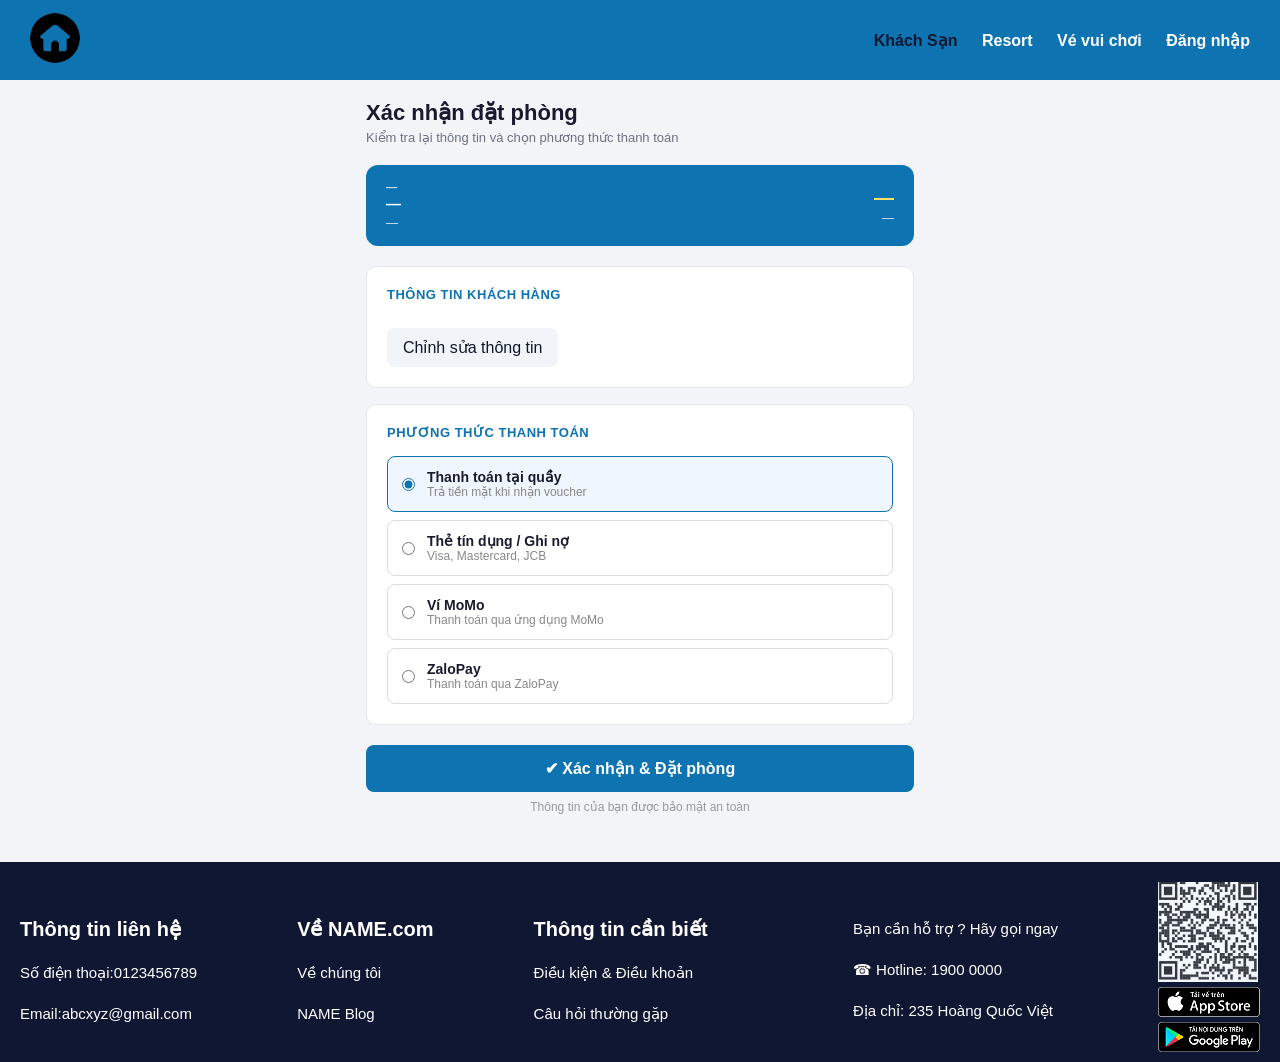
==== commit 28418c9c: "Update booking.html" ====
--- a/booking.html
+++ b/booking.html
@@ -3,7 +3,7 @@
 <head>
   <meta charset="UTF-8">
   <meta name="viewport" content="width=device-width, initial-scale=1.0">
-  <title>Đặt phòng – Wyndham Garden GrandWorld Phú Quốc</title>
+  <title>Thanh toán</title>
   <link rel="stylesheet" href="booking.css">
 </head>
 <body>
@@ -22,12 +22,11 @@
   </div>
 </header>
 
-<!-- ===== BOOKING FORM ===== -->
 <div class="booking-wrap" id="booking-wrap">
   <div class="booking-title">Xác nhận đặt phòng</div>
   <div class="booking-subtitle">Kiểm tra lại thông tin và chọn phương thức thanh toán</div>
 
-  <!-- SUMMARY từ sessionStorage -->
+
   <div class="ticket-summary" id="ticket-summary">
     <div>
       <div class="ts-hotel" id="s-hotel">—</div>
@@ -40,7 +39,7 @@
     </div>
   </div>
 
-  <!-- THÔNG TIN KHÁCH HÀNG (chỉ hiển thị, không nhập) -->
+
   <div class="section-card">
     <div class="section-label"> Thông tin khách hàng</div>
     <div class="info-display-grid" id="customer-info-display">
@@ -49,7 +48,7 @@
     <a href="ks1-phuquoc.html#popup-book" class="btn-edit-info"> Chỉnh sửa thông tin</a>
   </div>
 
-  <!-- PHƯƠNG THỨC THANH TOÁN -->
+
   <div class="section-card">
     <div class="section-label"> Phương thức thanh toán</div>
     <div class="payment-list">
@@ -86,10 +85,9 @@
 
   <button class="btn-submit" onclick="submitBooking()">✔ Xác nhận &amp; Đặt phòng</button>
   <p class="secure-note"> Thông tin của bạn được bảo mật an toàn</p>
-</div><!-- /#booking-wrap -->
+</div>
 
 
-<!-- ===== SUCCESS SCREEN ===== -->
 <div id="success-screen">
   <div class="success-icon">✓</div>
   <div class="success-title">Đặt phòng thành công!</div>
@@ -103,10 +101,9 @@
   <div class="confirm-grid" id="confirm-details"></div>
 
   <a href="ks1-phuquoc.html" class="btn-back">← Quay lại trang khách sạn</a>
-</div><!-- /#success-screen -->
+</div>
 
 
-<!-- ===== FOOTER ===== -->
 <footer style="height: 200px;">
   <div class="container-footer">
   <div class="container-footer-left">
@@ -141,103 +138,7 @@
 </div>
 </footer>
 
+<script src="booking.js"></script>
 
-<script>
-
-let bookingData = null;
-
-(function loadData() {
-  const raw = sessionStorage.getItem('hotelBooking');
-  if (!raw) {
-    document.getElementById('ticket-summary').innerHTML =
-      '<p style="color:#e11d48;font-weight:600;padding:8px"> Không có thông tin đặt phòng. <a href="ks1-phuquoc.html">← Quay lại chọn phòng.</a></p>';
-    document.querySelector('.btn-submit').disabled = true;
-    return;
-  }
-
-  bookingData = JSON.parse(raw);
-
-  const fmt     = n => parseInt(n).toLocaleString('vi-VN');
-  const fmtDate = d => {
-  if (!d) return '—';
-  const [y,m,dd] = d.split('-');
-  return `${dd}/${m}/${y}`;
-};
-
-  document.getElementById('s-hotel').textContent = bookingData.hotelName || '';
-  document.getElementById('s-room').textContent  = bookingData.roomName  || '';
-  document.getElementById('s-date').textContent  =
-    `📅 ${fmtDate(bookingData.checkin)} → ${fmtDate(bookingData.checkout)} · 👥 ${bookingData.guests}`;
-  document.getElementById('s-total').textContent = fmt(bookingData.totalPrice) + ' VNĐ';
-  document.getElementById('s-qty').textContent   =
-    `${bookingData.qty} phòng × ${bookingData.nights} đêm · ${fmt(bookingData.pricePerNight)} VNĐ/đêm`;
-
-
-  const infoRows = [
-  ['Họ và tên', bookingData.name || '—'],
-  ['Email', bookingData.email || '—'],
-  ['Điện thoại', bookingData.phone || '—'],
-  ['Ghi chú', bookingData.notes || '(Không có)']
-];
-
-document.getElementById('customer-info-display').innerHTML =
-  infoRows.map(([l, v]) =>
-    `<div class="info-display-row">
-      <span class="info-display-label">${l}:</span>
-      <span class="info-display-val">${v}</span>
-    </div>`
-  ).join('');
-})();
-
-
-function selectPayment(radio) {
-  document.querySelectorAll('.payment-item').forEach(el => el.classList.remove('selected'));
-  radio.closest('.payment-item').classList.add('selected');
-}
-
-
-function submitBooking() {
-  if (!bookingData) return;
-
-  const payment = document.querySelector('input[name="payment"]:checked').value;
-  const paymentLabel = { cash:'Thanh toán tại quầy', card:'Thẻ tín dụng/Ghi nợ', momo:'Ví MoMo', zalopay:'ZaloPay' }[payment];
-  const code    = 'KS-' + Math.floor(100000 + Math.random() * 900000);
-  const fmt     = n => parseInt(n).toLocaleString('vi-VN');
-  const fmtDate = d => {
-  if (!d) return '—';
-  const [y,m,dd] = d.split('-');
-  return `${dd}/${m}/${y}`;
-};
-
-  document.getElementById('confirm-code').textContent = code;
-
-  const rows = [
-    ['Khách sạn',        bookingData.hotelName],
-    ['Loại phòng',       bookingData.roomName],
-    ['Ngày nhận phòng',  fmtDate(bookingData.checkin)],
-    ['Ngày trả phòng',   fmtDate(bookingData.checkout)],
-    ['Số đêm',           bookingData.nights + ' đêm'],
-    ['Số phòng',         bookingData.qty + ' phòng'],
-    ['Số khách', bookingData.guests],
-    ['Họ và tên', bookingData.name],
-    ['Email',            bookingData.email],
-    ['SĐT',              bookingData.phone],
-    ['Ghi chú',          bookingData.notes || '—'],
-    ['Thanh toán',       paymentLabel],
-    ['Tổng tiền',        fmt(bookingData.totalPrice) + ' VNĐ'],
-  ];
-
-  document.getElementById('confirm-details').innerHTML = rows.map(([l, v]) =>
-    `<div class="confirm-row"><span class="lbl">${l}</span><span class="val">${v}</span></div>`
-  ).join('');
-
-  sessionStorage.setItem('lastBookingCode', code);
-  sessionStorage.removeItem('hotelBooking');
-
-  document.getElementById('booking-wrap').style.display   = 'none';
-  document.getElementById('success-screen').style.display = 'block';
-  window.scrollTo({ top: 0, behavior: 'smooth' });
-}
-</script>
 </body>
-</html>+</html>
--- a/booking.css
+++ b/booking.css
@@ -424,4 +424,4 @@
 .info-display-val {
   font-weight: 600;
   text-align: right;
-}+}
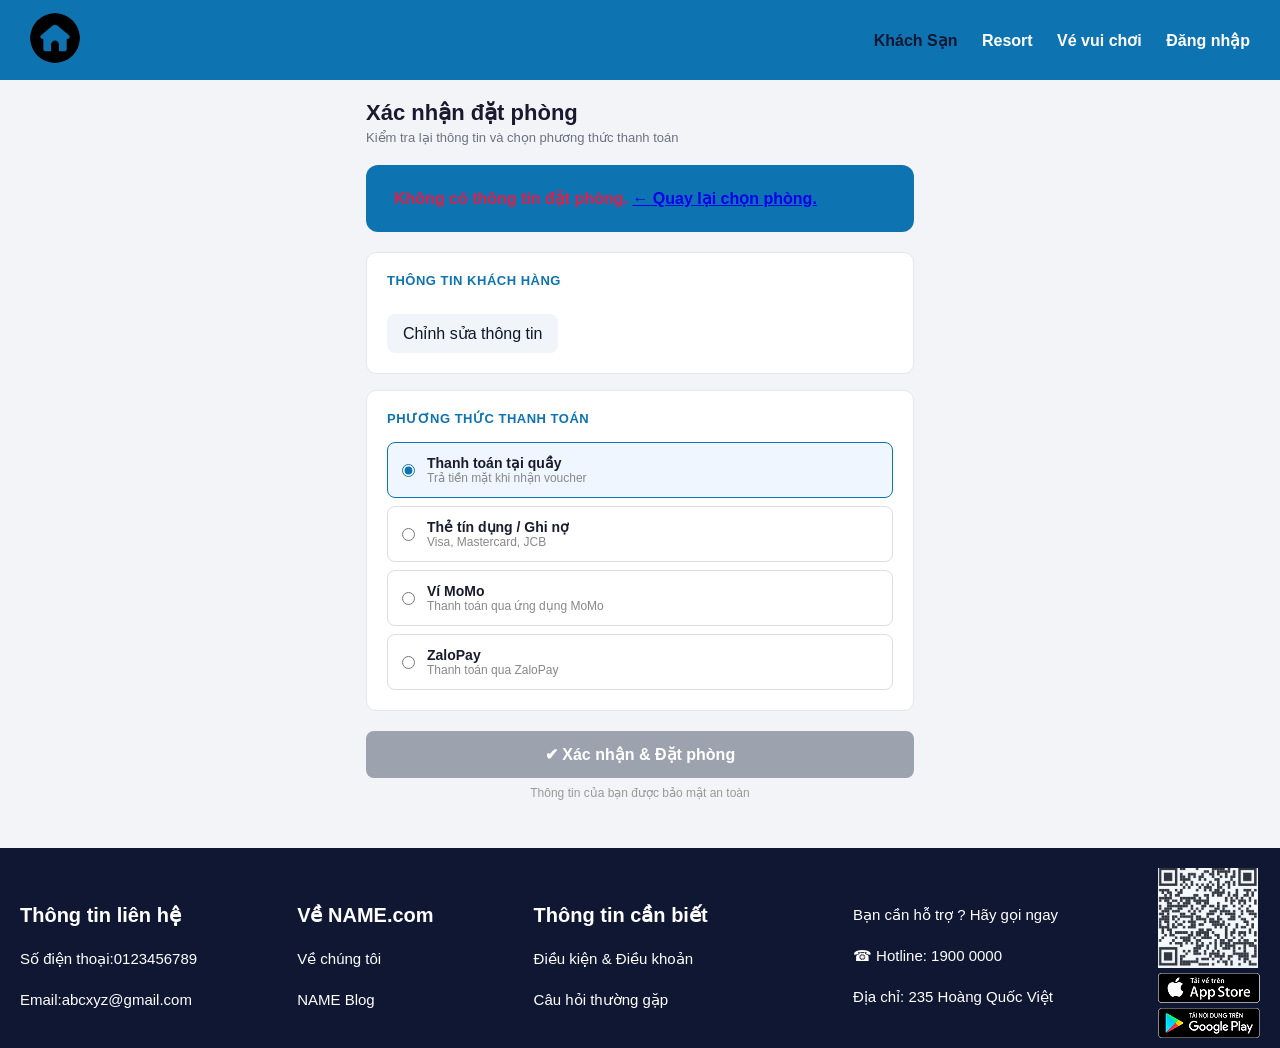
==== commit 30b84def: "Update booking.html" ====
--- a/booking.html
+++ b/booking.html
@@ -15,8 +15,8 @@
     </div>
     <nav class="right-header">
       <a style="color:#101732;font-weight:bolder;" href="">Khách Sạn</a>
-      <a href="#tag2">Resort</a>
-      <a href="#tag3">Vé vui chơi</a>
+      <a href="resort.html">Resort</a>
+      <a href="khuve.html">Vé vui chơi</a>
       <a id="login-link" href="index.html">Đăng nhập</a>
     </nav>
   </div>
